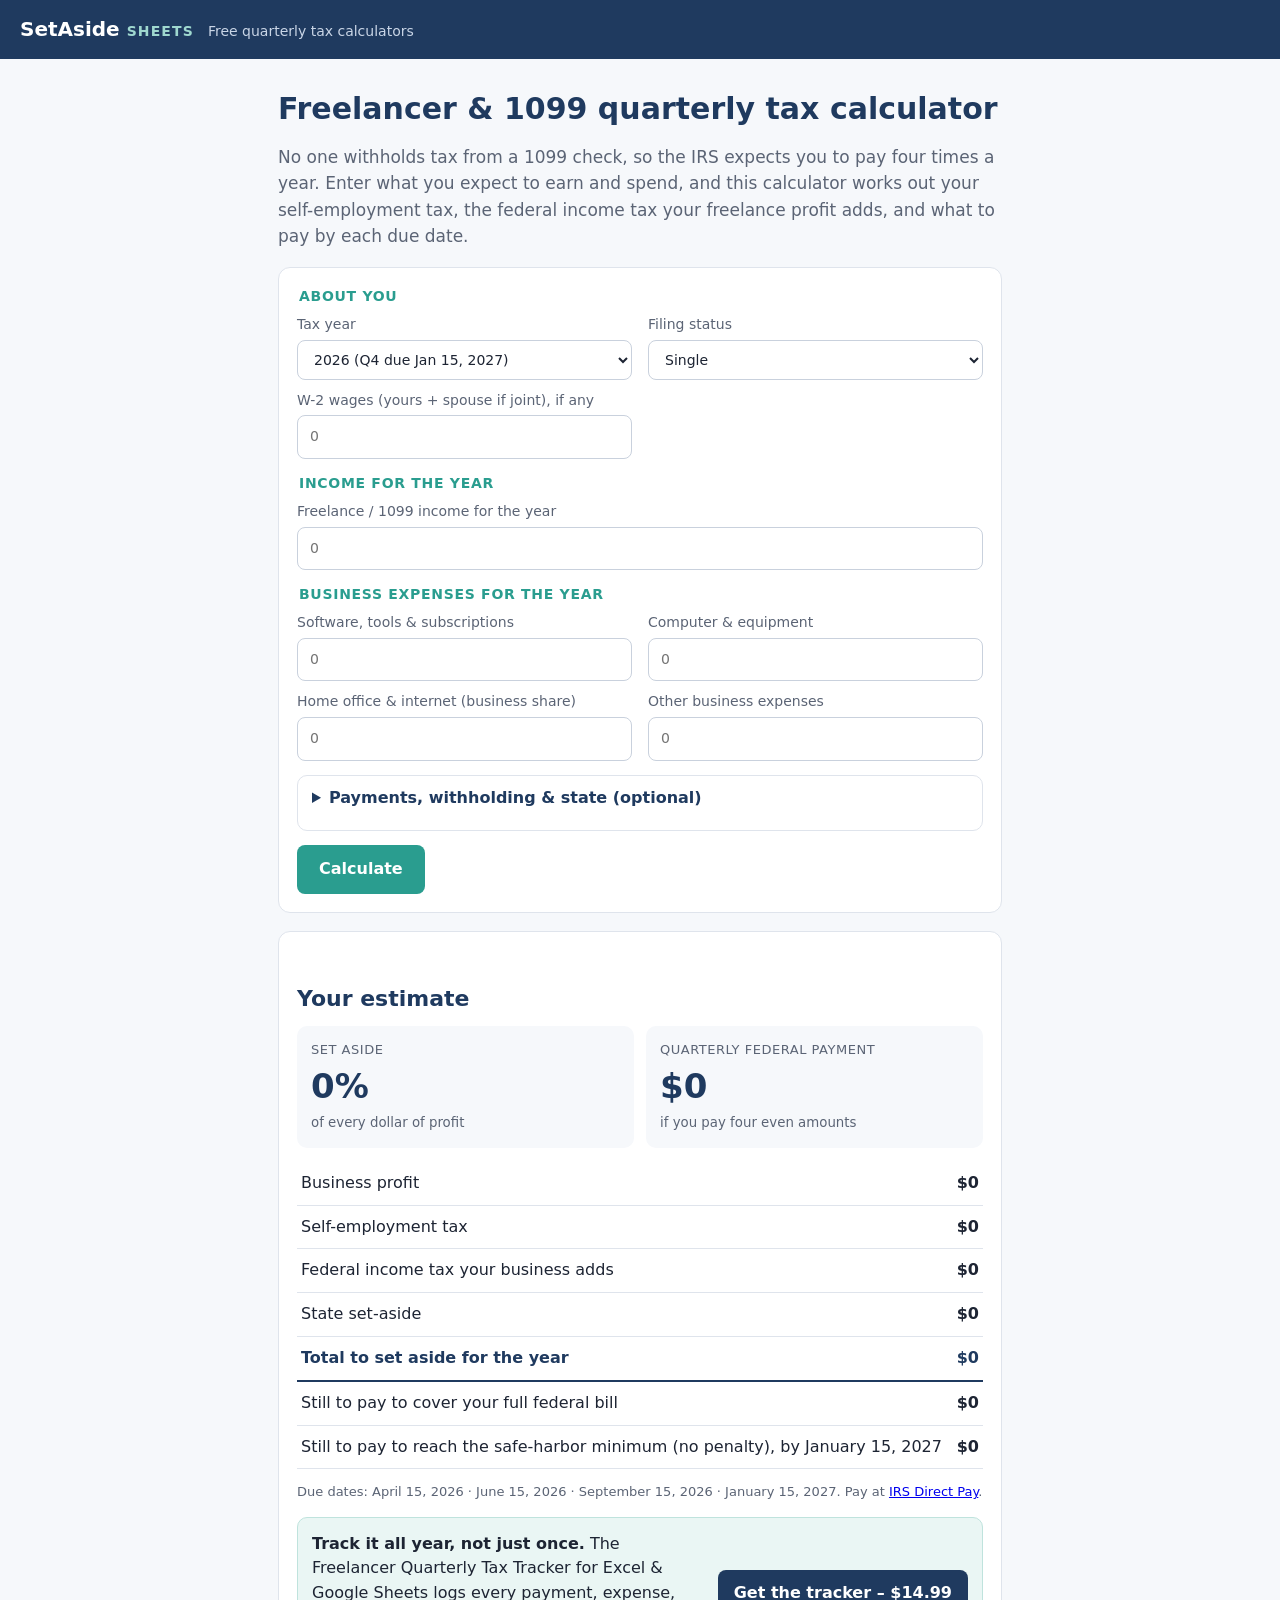
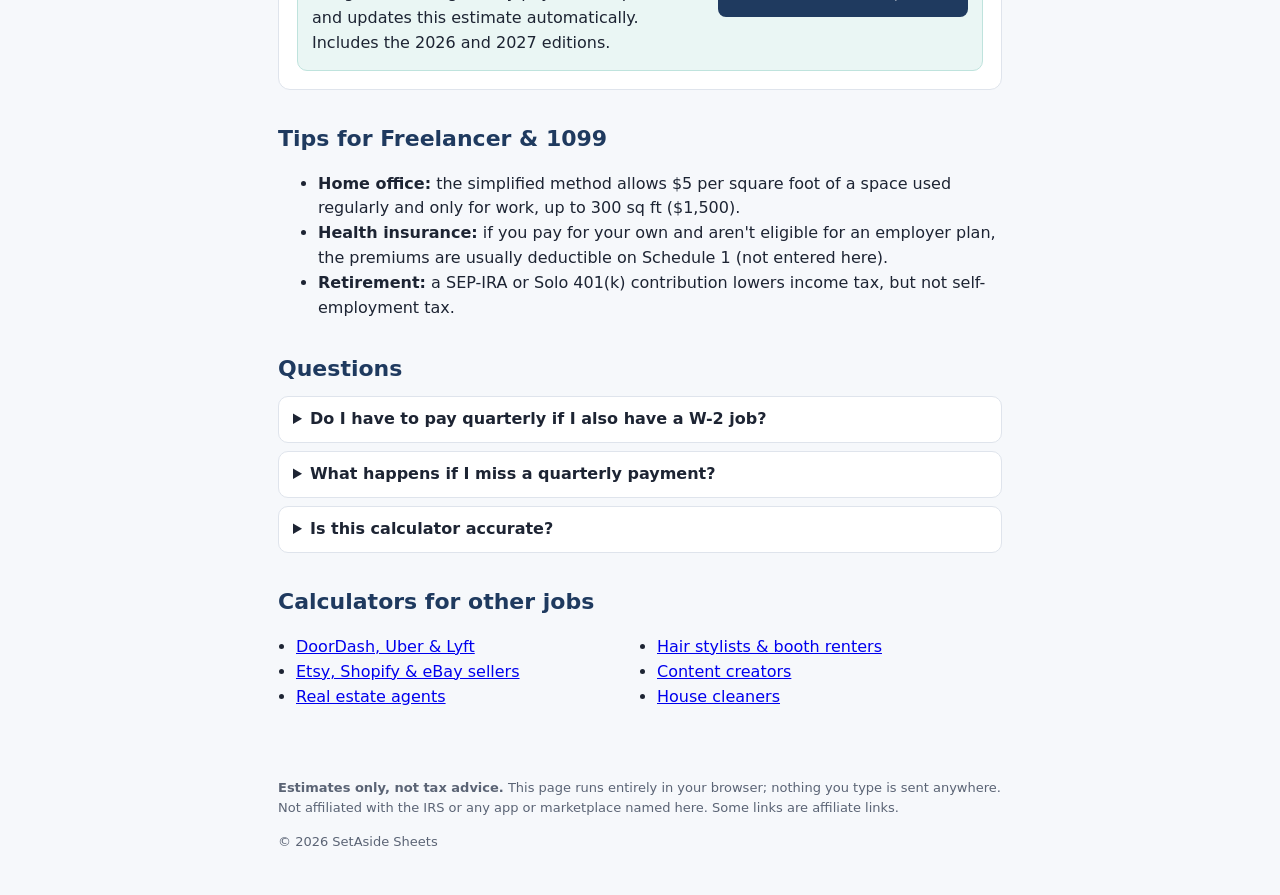
==== index.html @ 77767af7 "Add quarterly tax calculator site" ====
<!DOCTYPE html>
<html lang="en"><head><meta charset="utf-8"><meta name="viewport" content="width=device-width,initial-scale=1">
<title>Quarterly Estimated Tax Calculator 2026 + 2027 for Freelancers & 1099 Workers</title><meta name="description" content="Free 2026 and 2027 quarterly estimated tax calculator for freelancers and 1099 contractors. See your self-employment tax, federal income tax, what to pay by January 15, and how much of each payment to set aside.">
<link rel="canonical" href="https://jmstro.github.io/"><link rel="stylesheet" href="style.css">
<meta property="og:title" content="Quarterly Estimated Tax Calculator 2026 + 2027 for Freelancers & 1099 Workers"><meta property="og:description" content="Free 2026 and 2027 quarterly estimated tax calculator for freelancers and 1099 contractors. See your self-employment tax, federal income tax, what to pay by January 15, and how much of each payment to set aside."><meta property="og:url" content="https://jmstro.github.io/">
<!--GSC-->
<script type="application/ld+json">{"@context": "https://schema.org", "@type": "FAQPage", "mainEntity": [{"@type": "Question", "name": "Do I have to pay quarterly if I also have a W-2 job?", "acceptedAnswer": {"@type": "Answer", "text": "Not always. If your paycheck withholding covers enough of your total tax (see the safe-harbor result above), you can skip quarterly payments. Enter your W-2 wages and withholding to check."}}, {"@type": "Question", "name": "What happens if I miss a quarterly payment?", "acceptedAnswer": {"@type": "Answer", "text": "The IRS charges an underpayment penalty, which works like interest on the amount you were short for each quarter. Paying late is better than not paying, and you can catch up by the January due date to limit it."}}]}</script>
</head><body>
<header><a class="brand" href="./">SetAside <span>Sheets</span></a><span class="tag">Free quarterly tax calculators</span></header>
<main>
<h1>Freelancer & 1099 quarterly tax calculator</h1>
<p class="lead">No one withholds tax from a 1099 check, so the IRS expects you to pay four times a year. Enter what you expect to earn and spend, and this calculator works out your self-employment tax, the federal income tax your freelance profit adds, and what to pay by each due date.</p>
<form id="calc" autocomplete="off">
<fieldset><legend>About you</legend>
<label><span>Tax year</span><select id="year"><option value="2026">2026 (Q4 due Jan 15, 2027)</option><option value="2027">2027</option></select></label>
<label><span>Filing status</span><select id="status"><option value="single">Single</option><option value="mfj">Married filing jointly</option><option value="mfs">Married filing separately</option><option value="hoh">Head of household</option></select></label>
<label><span id="w2-label">W-2 wages (yours + spouse if joint), if any</span><input id="w2" inputmode="decimal" placeholder="0"></label>
</fieldset>
<fieldset><legend>Income for the year</legend><label><span id="inc-label">Freelance / 1099 income for the year</span><input id="inc" inputmode="decimal" placeholder="0"></label></fieldset>
<fieldset><legend>Business expenses for the year</legend><label><span id="exp-soft-label">Software, tools & subscriptions</span><input id="exp-soft" inputmode="decimal" placeholder="0"></label><label><span id="exp-equip-label">Computer & equipment</span><input id="exp-equip" inputmode="decimal" placeholder="0"></label><label><span id="exp-office-label">Home office & internet (business share)</span><input id="exp-office" inputmode="decimal" placeholder="0"></label><label><span id="exp-other-label">Other business expenses</span><input id="exp-other" inputmode="decimal" placeholder="0"></label></fieldset>

<details class="more"><summary>Payments, withholding &amp; state (optional)</summary>
<label><span id="paid-label">Estimated payments already made this year</span><input id="paid" inputmode="decimal" placeholder="0"></label>
<label><span id="withheld-label">Federal tax withheld from W-2 paychecks this year</span><input id="withheld" inputmode="decimal" placeholder="0"></label>
<label><span id="lastyear-label">Last year's total tax (Form 1040, line 24)</span><input id="lastyear" inputmode="decimal" placeholder="0"></label>
<label class="check"><input type="checkbox" id="high"> Last year's AGI was over $150,000 ($75,000 if married filing separately)</label>
<label><span id="staterate-label">State income tax set-aside, % of profit</span><input id="staterate" inputmode="decimal" placeholder="e.g. 3"></label>
</details>
<button type="submit">Calculate</button>
</form>
<section id="results" hidden aria-live="polite">
<h2>Your estimate</h2>
<div class="big"><div><span>Set aside</span><strong id="r-rate"></strong><small>of every dollar of profit</small></div>
<div><span>Quarterly federal payment</span><strong id="r-quarter"></strong><small>if you pay four even amounts</small></div></div>
<table>
<tr><td>Business profit</td><td id="r-profit"></td></tr>

<tr><td>Self-employment tax</td><td id="r-se"></td></tr>
<tr><td>Federal income tax your business adds</td><td id="r-fed"></td></tr>
<tr><td>State set-aside</td><td id="r-state"></td></tr>
<tr class="tot"><td>Total to set aside for the year</td><td id="r-total"></td></tr>
<tr><td>Still to pay to cover your full federal bill</td><td id="r-full"></td></tr>
<tr><td>Still to pay to reach the safe-harbor minimum (no penalty), by <span id="r-q4"></span></td><td id="r-min"></td></tr>
</table>
<p class="note">Due dates: <span id="r-due"></span>. Pay at <a href="https://www.irs.gov/payments/direct-pay" rel="nofollow">IRS Direct Pay</a>.</p>
<div class="cta"><div><strong>Track it all year, not just once.</strong> The Freelancer Quarterly Tax Tracker for Excel &amp; Google Sheets logs every payment, expense, and updates this estimate automatically. Includes the 2026 and 2027 editions.</div><a class="btn" href="https://payhip.com/b/PzU38">Get the tracker – $14.99</a></div>
<div class="cta keeper"><div><strong>Finding deductions you missed?</strong> Keeper scans your bank and card transactions for write-offs.</div><a class="btn alt" href="#" rel="sponsored nofollow">Try Keeper</a></div>
</section>
<section><h2>Tips for Freelancer & 1099</h2><ul><li><strong>Home office:</strong> the simplified method allows $5 per square foot of a space used regularly and only for work, up to 300 sq ft ($1,500).</li><li><strong>Health insurance:</strong> if you pay for your own and aren't eligible for an employer plan, the premiums are usually deductible on Schedule 1 (not entered here).</li><li><strong>Retirement:</strong> a SEP-IRA or Solo 401(k) contribution lowers income tax, but not self-employment tax.</li></ul></section>
<section><h2>Questions</h2><details><summary>Do I have to pay quarterly if I also have a W-2 job?</summary><p>Not always. If your paycheck withholding covers enough of your total tax (see the safe-harbor result above), you can skip quarterly payments. Enter your W-2 wages and withholding to check.</p></details><details><summary>What happens if I miss a quarterly payment?</summary><p>The IRS charges an underpayment penalty, which works like interest on the amount you were short for each quarter. Paying late is better than not paying, and you can catch up by the January due date to limit it.</p></details><details><summary>Is this calculator accurate?</summary><p>It follows IRS brackets, standard deductions and the Social Security wage base for 2026 (Rev. Proc. 2025-32) and 2027 (Rev. Proc. 2026-35), and it simplifies a few things: no credits, no itemized deductions, no additional 0.9% Medicare tax, and a simplified QBI deduction. Treat it as a planning estimate, not tax advice.</p></details></section>
<section><h2>Calculators for other jobs</h2><ul class="links"><li><a href="doordash-uber-tax-calculator.html">DoorDash, Uber & Lyft</a></li><li><a href="etsy-seller-tax-calculator.html">Etsy, Shopify & eBay sellers</a></li><li><a href="real-estate-agent-tax-calculator.html">Real estate agents</a></li><li><a href="hair-stylist-booth-rent-tax-calculator.html">Hair stylists & booth renters</a></li><li><a href="content-creator-tax-calculator.html">Content creators</a></li><li><a href="cleaning-business-tax-calculator.html">House cleaners</a></li></ul></section>
</main>
<footer><p><strong>Estimates only, not tax advice.</strong> This page runs entirely in your browser; nothing you type is sent anywhere. Not affiliated with the IRS or any app or marketplace named here. Some links are affiliate links.</p>
<p>&copy; 2026 SetAside Sheets</p></footer>
<script>window.PAGE={"income": ["inc"], "expense": ["exp-soft", "exp-equip", "exp-office", "exp-other"], "half": [], "miles": false};</script><script src="calc.js"></script>
</body></html>
---- style.css ----
:root{--navy:#1f3a5f;--teal:#2a9d8f;--ink:#1d2433;--muted:#5b6475;--line:#dfe4ec;--bg:#f6f8fb}
*{box-sizing:border-box}
body{margin:0;font:16px/1.55 system-ui,-apple-system,"Segoe UI",Roboto,sans-serif;color:var(--ink);background:var(--bg)}
header{background:var(--navy);color:#fff;padding:14px 20px;display:flex;gap:14px;align-items:baseline;flex-wrap:wrap}
.brand{color:#fff;text-decoration:none;font-weight:800;font-size:20px}.brand span{color:#9fd8cf;font-weight:600;font-size:14px;letter-spacing:.08em;text-transform:uppercase}
.tag{color:#c9d5e6;font-size:14px}
main{max-width:760px;margin:0 auto;padding:24px 18px 40px}
h1{font-size:30px;line-height:1.2;margin:8px 0 10px;color:var(--navy)}
h2{color:var(--navy);font-size:22px;margin:32px 0 10px}
.lead{color:var(--muted);font-size:17px}
form,#results{background:#fff;border:1px solid var(--line);border-radius:12px;padding:18px;margin-top:18px}
fieldset{border:0;padding:0;margin:0 0 14px;display:grid;grid-template-columns:repeat(auto-fit,minmax(260px,1fr));gap:10px 16px}
legend{font-weight:700;color:var(--teal);margin-bottom:6px;font-size:14px;text-transform:uppercase;letter-spacing:.05em}
label{display:flex;flex-direction:column;gap:4px;font-size:14px;color:var(--muted)}
label.check{flex-direction:row;align-items:center;gap:8px;grid-column:1/-1}
input,select{font:inherit;padding:10px 12px;border:1px solid #c9d1dd;border-radius:8px;background:#fff;color:var(--ink)}
input:focus,select:focus{outline:2px solid var(--teal);border-color:var(--teal)}
details.more{margin:6px 0 14px}details.more summary{cursor:pointer;color:var(--navy);font-weight:600;margin-bottom:10px}
details.more label{margin-bottom:10px}
button{font:inherit;font-weight:700;background:var(--teal);color:#fff;border:0;border-radius:8px;padding:12px 22px;cursor:pointer}
.big{display:grid;grid-template-columns:1fr 1fr;gap:12px;margin-bottom:14px}
.big div{background:var(--bg);border-radius:10px;padding:14px;display:flex;flex-direction:column}
.big span{font-size:13px;color:var(--muted);text-transform:uppercase;letter-spacing:.04em}
.big strong{font-size:34px;color:var(--navy)}.big small{color:var(--muted)}
table{width:100%;border-collapse:collapse}td{padding:9px 4px;border-bottom:1px solid var(--line)}td:last-child{text-align:right;font-variant-numeric:tabular-nums;font-weight:600}
tr.tot td{font-weight:800;color:var(--navy);border-bottom:2px solid var(--navy)}
.note{font-size:13px;color:var(--muted)}
.cta{display:flex;gap:14px;align-items:center;justify-content:space-between;background:#eaf6f4;border:1px solid #bfe3dd;border-radius:10px;padding:14px;margin-top:14px;flex-wrap:wrap}
.cta div{flex:1;min-width:220px}
.btn{background:var(--navy);color:#fff;text-decoration:none;font-weight:700;padding:11px 16px;border-radius:8px;white-space:nowrap}.btn.alt{background:var(--teal)}
details{background:#fff;border:1px solid var(--line);border-radius:10px;padding:10px 14px;margin-bottom:8px}
summary{cursor:pointer;font-weight:600}
ul.links{columns:2;padding-left:18px}
footer{max-width:760px;margin:0 auto;padding:0 18px 30px;font-size:13px;color:var(--muted)}
@media (max-width:560px){.big{grid-template-columns:1fr}h1{font-size:25px}ul.links{columns:1}}
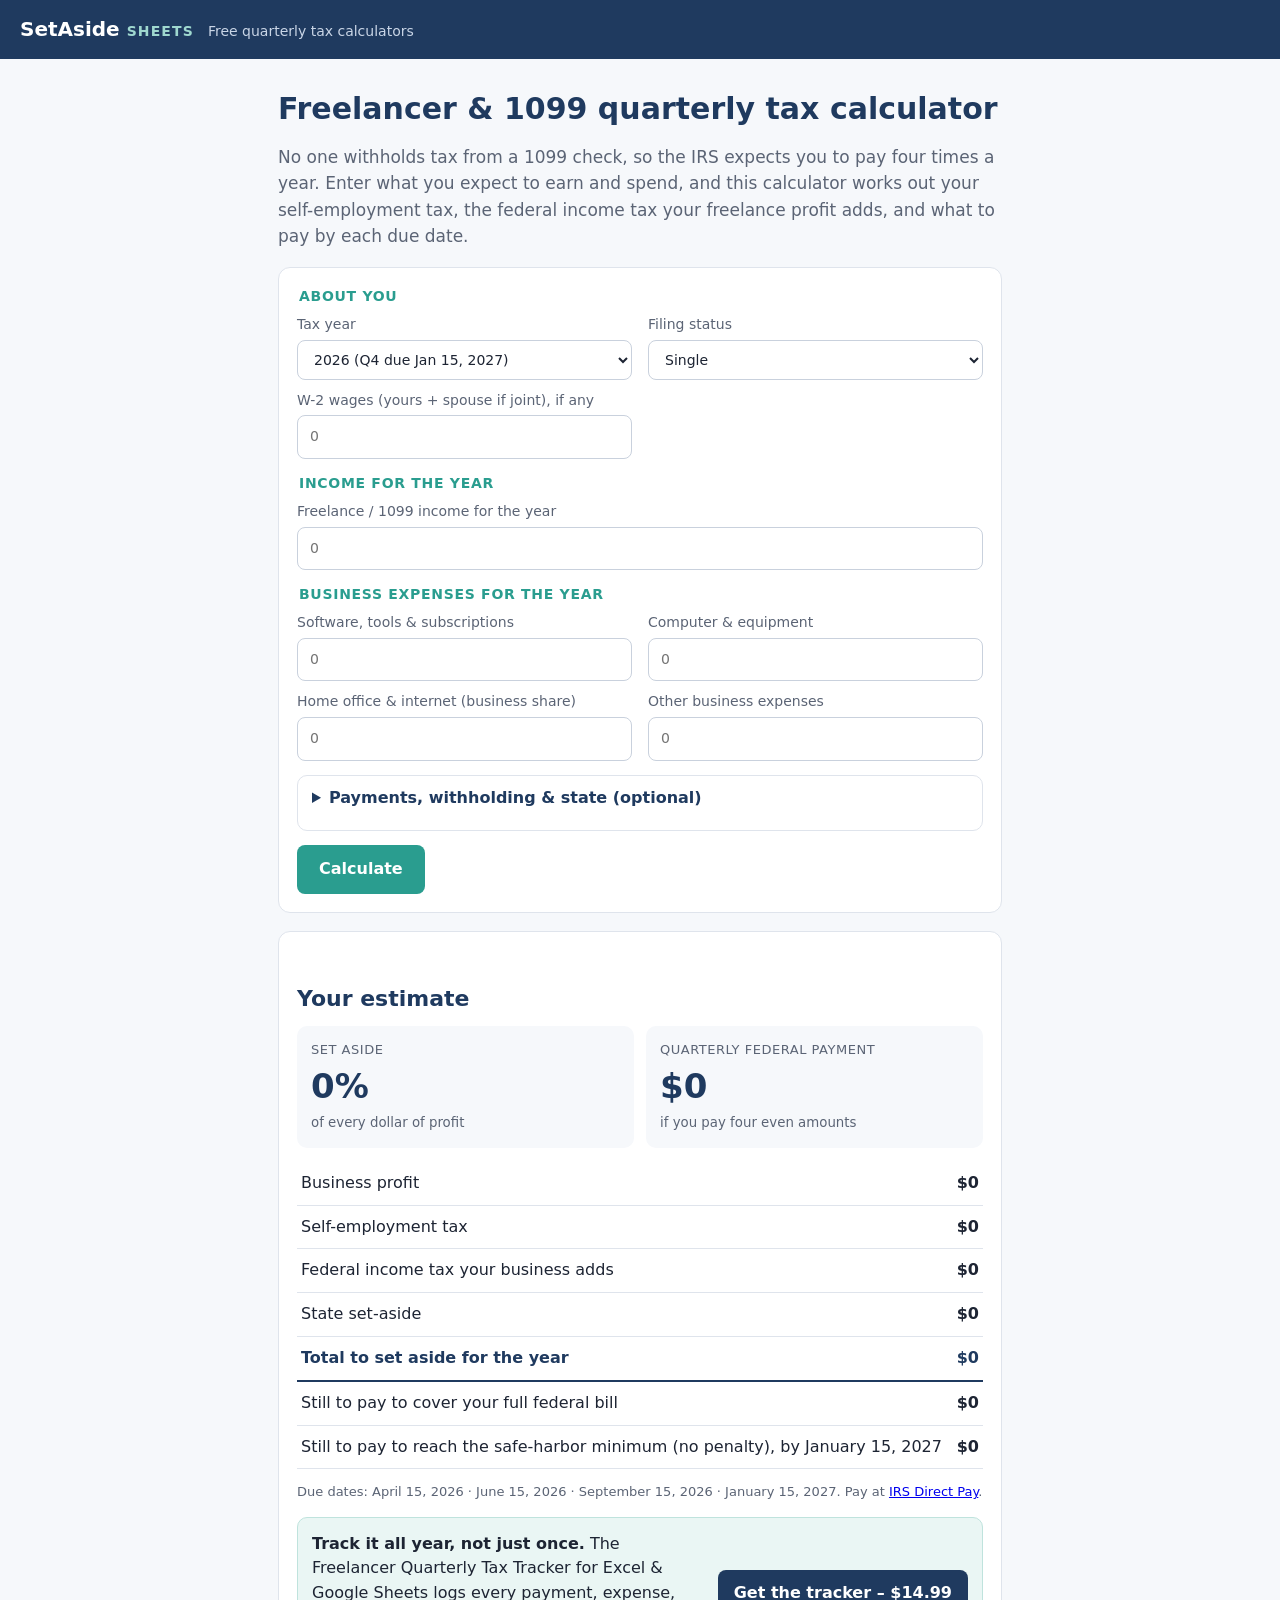
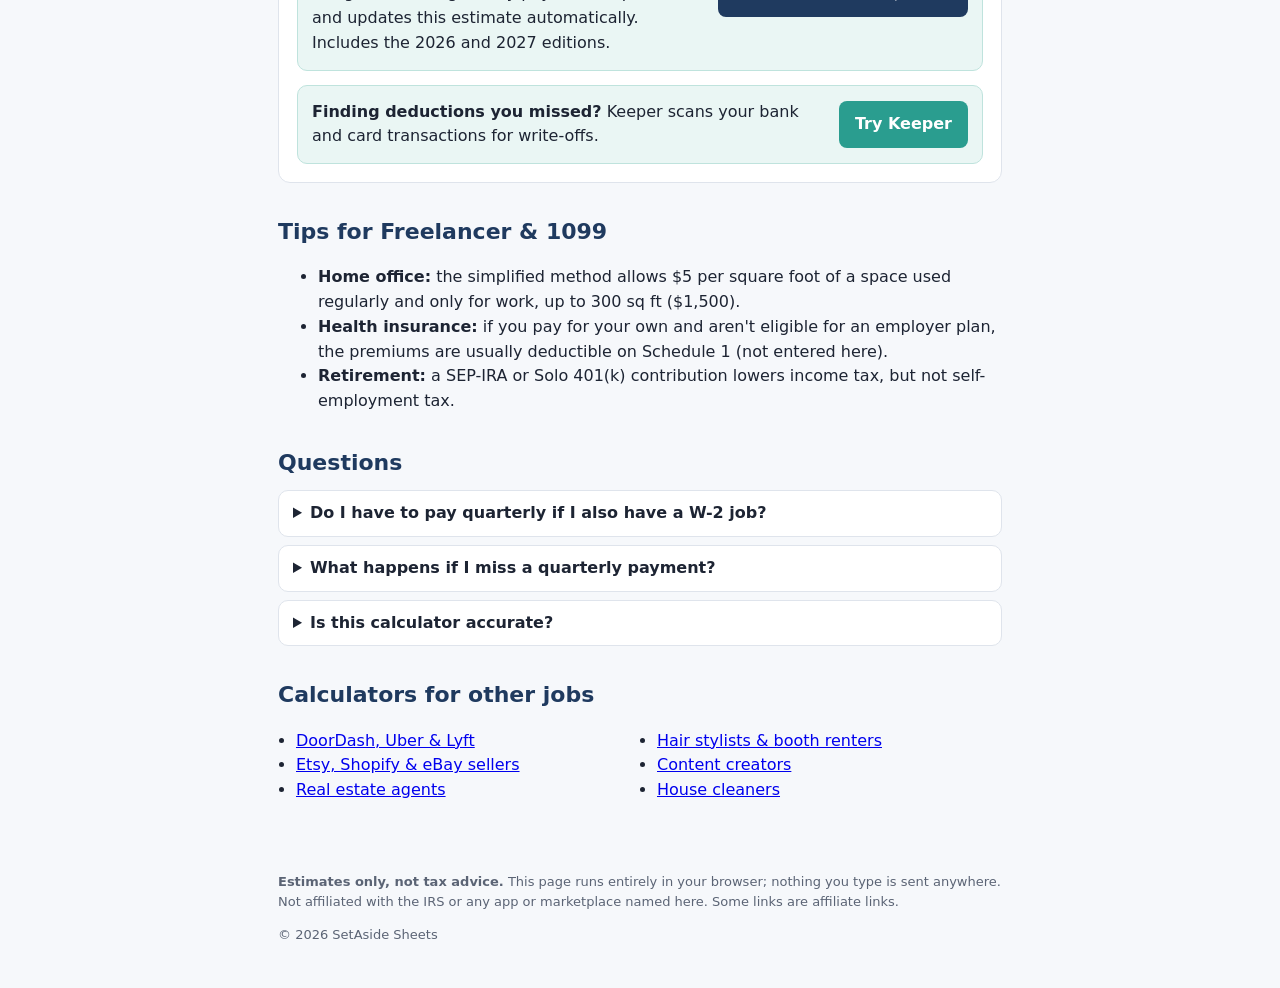
==== commit 943f31cf: "Add Pinterest site verification" ====
--- a/index.html
+++ b/index.html
@@ -3,7 +3,7 @@
 <title>Quarterly Estimated Tax Calculator 2026 + 2027 for Freelancers & 1099 Workers</title><meta name="description" content="Free 2026 and 2027 quarterly estimated tax calculator for freelancers and 1099 contractors. See your self-employment tax, federal income tax, what to pay by January 15, and how much of each payment to set aside.">
 <link rel="canonical" href="https://jmstro.github.io/"><link rel="stylesheet" href="style.css">
 <meta property="og:title" content="Quarterly Estimated Tax Calculator 2026 + 2027 for Freelancers & 1099 Workers"><meta property="og:description" content="Free 2026 and 2027 quarterly estimated tax calculator for freelancers and 1099 contractors. See your self-employment tax, federal income tax, what to pay by January 15, and how much of each payment to set aside."><meta property="og:url" content="https://jmstro.github.io/">
-<!--GSC-->
+<meta name="p:domain_verify" content="a09c62a6f90b22ec094822e433a0f678"/>
 <script type="application/ld+json">{"@context": "https://schema.org", "@type": "FAQPage", "mainEntity": [{"@type": "Question", "name": "Do I have to pay quarterly if I also have a W-2 job?", "acceptedAnswer": {"@type": "Answer", "text": "Not always. If your paycheck withholding covers enough of your total tax (see the safe-harbor result above), you can skip quarterly payments. Enter your W-2 wages and withholding to check."}}, {"@type": "Question", "name": "What happens if I miss a quarterly payment?", "acceptedAnswer": {"@type": "Answer", "text": "The IRS charges an underpayment penalty, which works like interest on the amount you were short for each quarter. Paying late is better than not paying, and you can catch up by the January due date to limit it."}}]}</script>
 </head><body>
 <header><a class="brand" href="./">SetAside <span>Sheets</span></a><span class="tag">Free quarterly tax calculators</span></header>
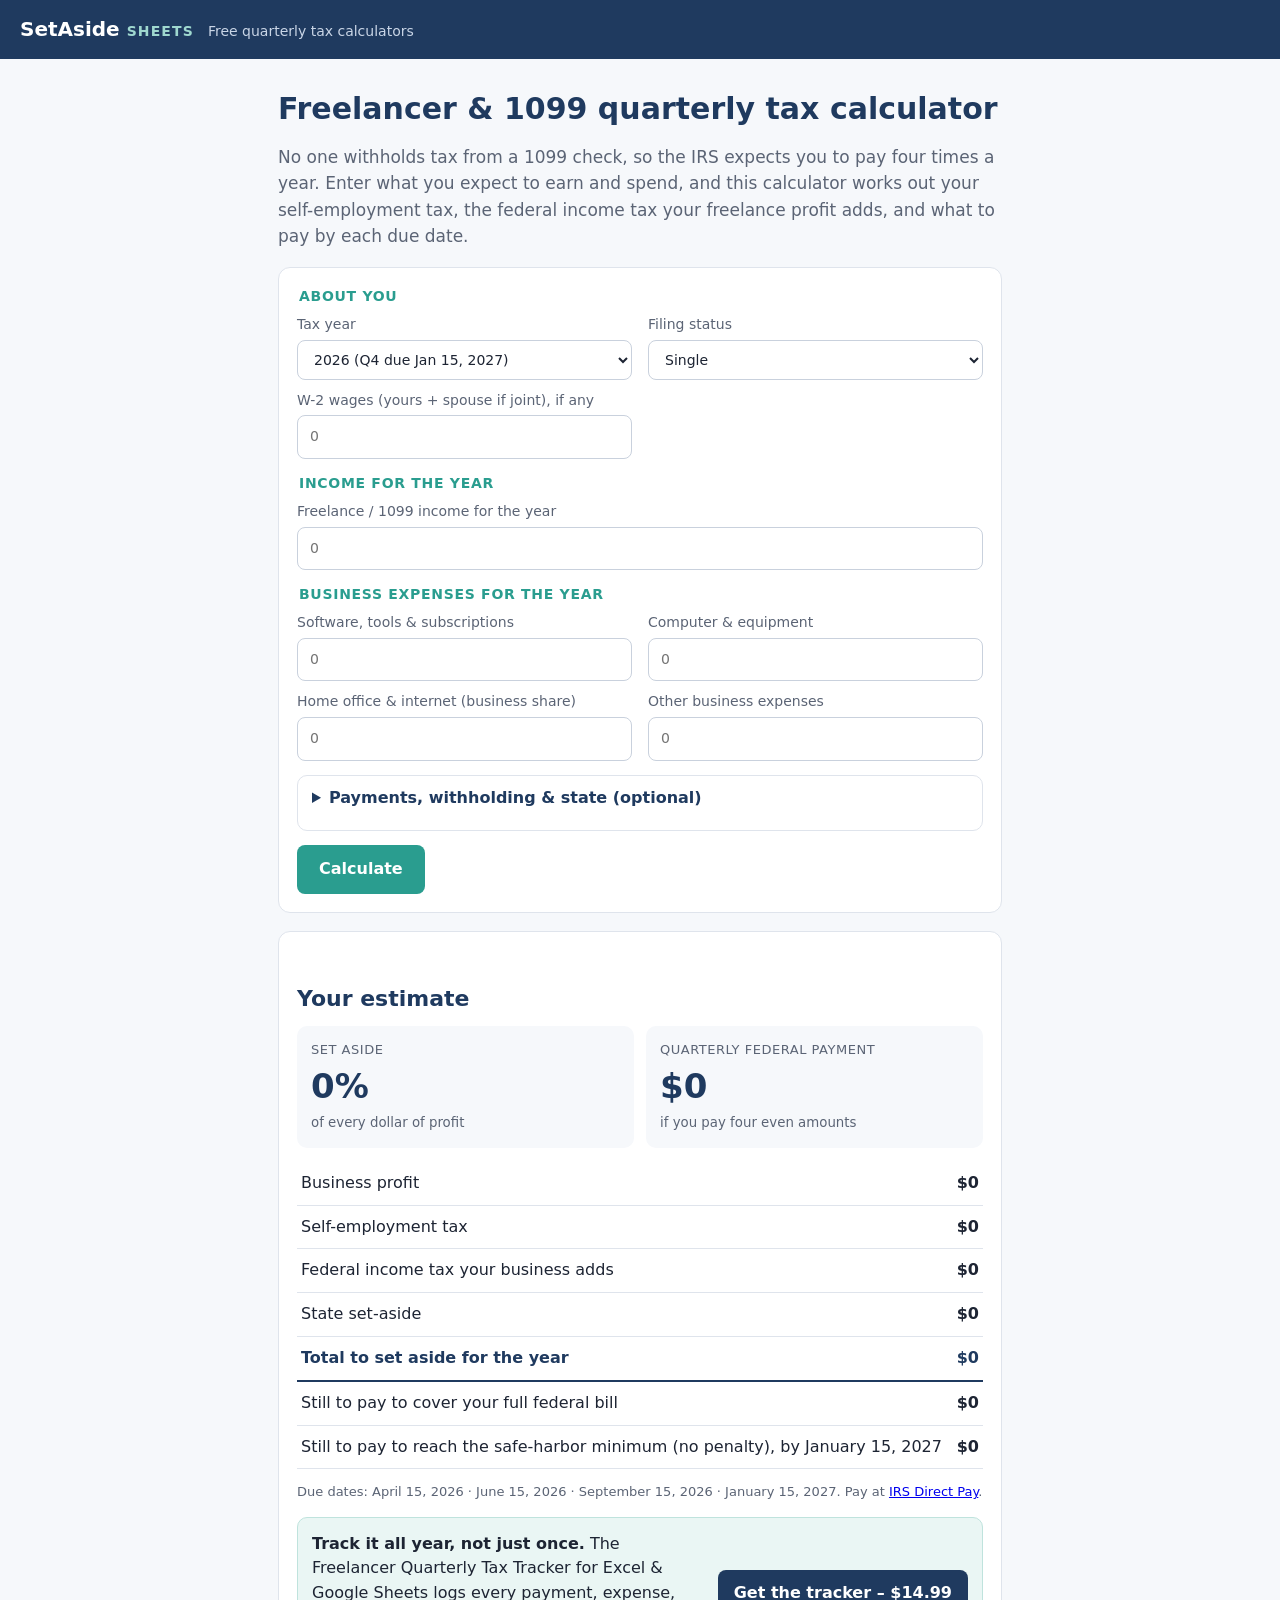
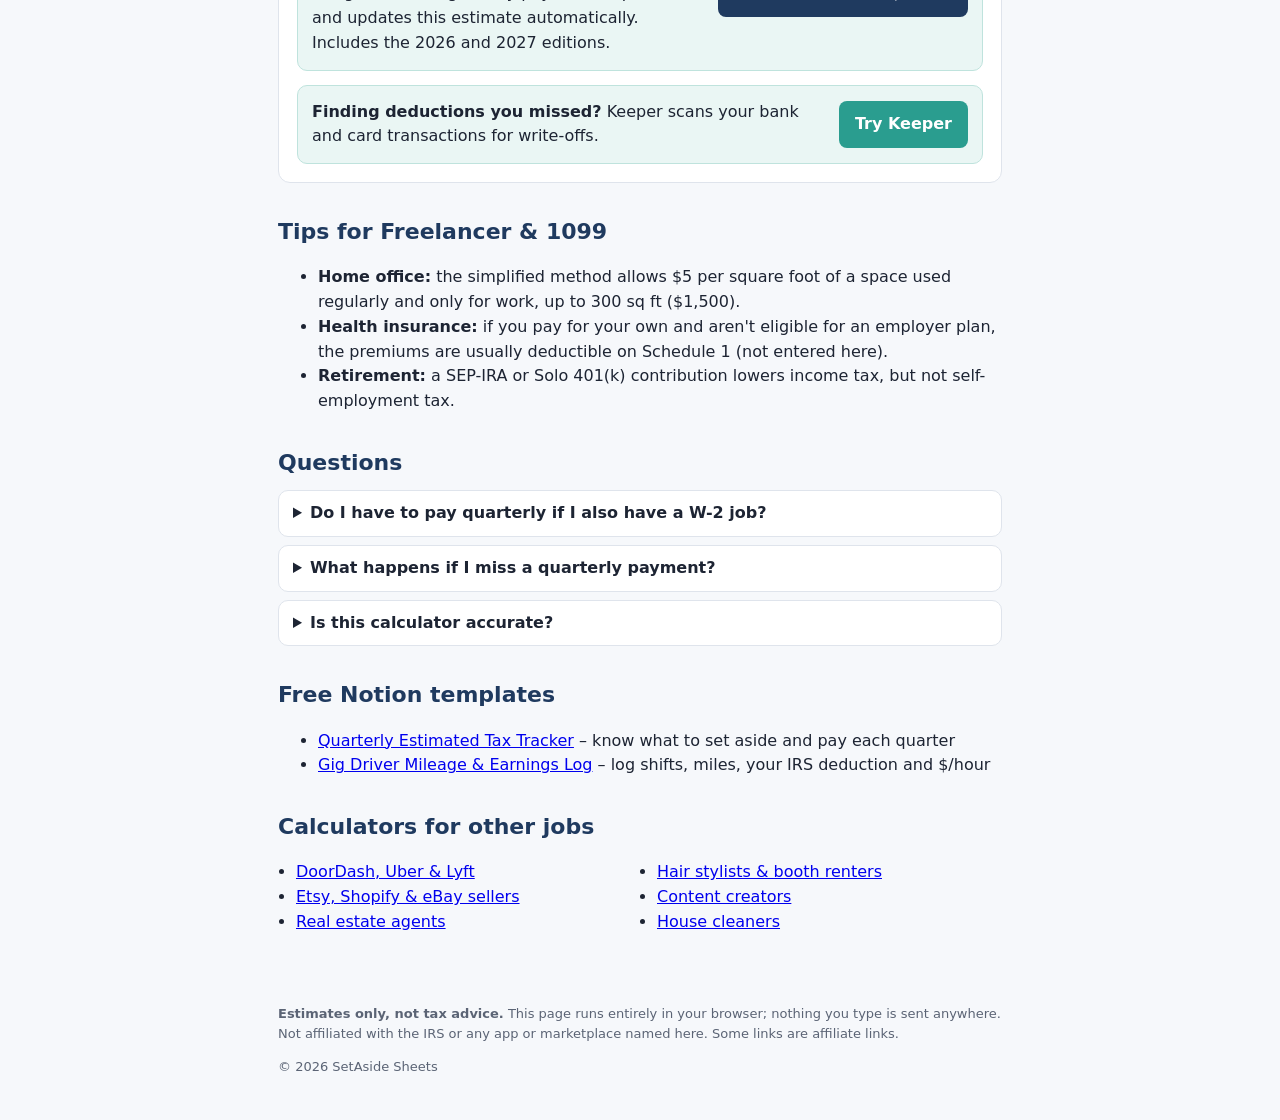
==== commit e90ad4f5: "Add free Notion templates section to all calculator pages" ====
--- a/index.html
+++ b/index.html
@@ -48,6 +48,7 @@
 </section>
 <section><h2>Tips for Freelancer & 1099</h2><ul><li><strong>Home office:</strong> the simplified method allows $5 per square foot of a space used regularly and only for work, up to 300 sq ft ($1,500).</li><li><strong>Health insurance:</strong> if you pay for your own and aren't eligible for an employer plan, the premiums are usually deductible on Schedule 1 (not entered here).</li><li><strong>Retirement:</strong> a SEP-IRA or Solo 401(k) contribution lowers income tax, but not self-employment tax.</li></ul></section>
 <section><h2>Questions</h2><details><summary>Do I have to pay quarterly if I also have a W-2 job?</summary><p>Not always. If your paycheck withholding covers enough of your total tax (see the safe-harbor result above), you can skip quarterly payments. Enter your W-2 wages and withholding to check.</p></details><details><summary>What happens if I miss a quarterly payment?</summary><p>The IRS charges an underpayment penalty, which works like interest on the amount you were short for each quarter. Paying late is better than not paying, and you can catch up by the January due date to limit it.</p></details><details><summary>Is this calculator accurate?</summary><p>It follows IRS brackets, standard deductions and the Social Security wage base for 2026 (Rev. Proc. 2025-32) and 2027 (Rev. Proc. 2026-35), and it simplifies a few things: no credits, no itemized deductions, no additional 0.9% Medicare tax, and a simplified QBI deduction. Treat it as a planning estimate, not tax advice.</p></details></section>
+<section><h2>Free Notion templates</h2><ul><li><a href="https://strohsahl.gumroad.com/l/ovzbx">Quarterly Estimated Tax Tracker</a> – know what to set aside and pay each quarter</li><li><a href="https://strohsahl.gumroad.com/l/grgoyn">Gig Driver Mileage &amp; Earnings Log</a> – log shifts, miles, your IRS deduction and $/hour</li></ul></section>
 <section><h2>Calculators for other jobs</h2><ul class="links"><li><a href="doordash-uber-tax-calculator.html">DoorDash, Uber & Lyft</a></li><li><a href="etsy-seller-tax-calculator.html">Etsy, Shopify & eBay sellers</a></li><li><a href="real-estate-agent-tax-calculator.html">Real estate agents</a></li><li><a href="hair-stylist-booth-rent-tax-calculator.html">Hair stylists & booth renters</a></li><li><a href="content-creator-tax-calculator.html">Content creators</a></li><li><a href="cleaning-business-tax-calculator.html">House cleaners</a></li></ul></section>
 </main>
 <footer><p><strong>Estimates only, not tax advice.</strong> This page runs entirely in your browser; nothing you type is sent anywhere. Not affiliated with the IRS or any app or marketplace named here. Some links are affiliate links.</p>
